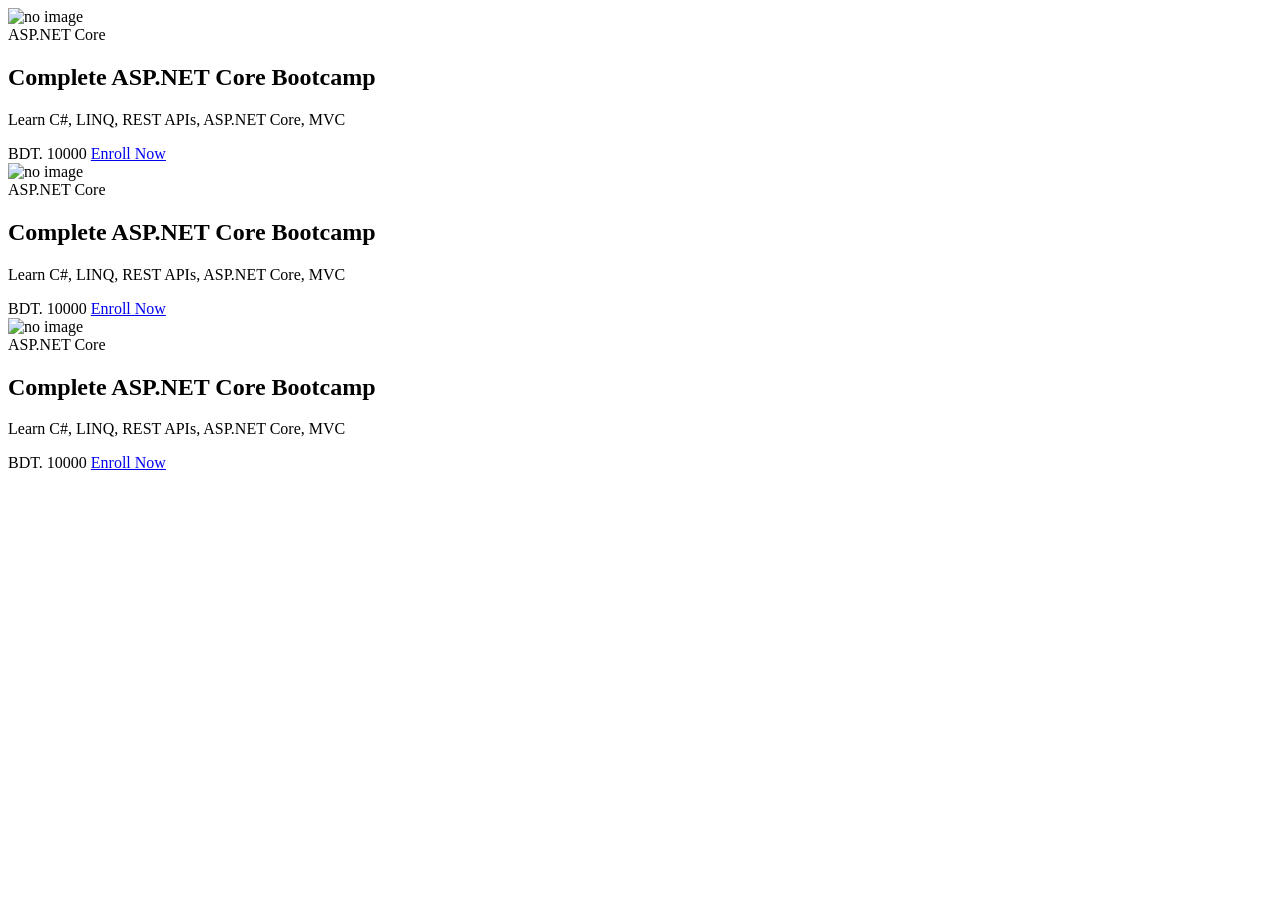
==== mid-term/assignment-05/index.html @ c10ebc92 "simplified form" ====
<!DOCTYPE html>
<html lang="en">
<head>
    <meta charset="UTF-8">
    <meta name="viewport" content="width=device-width, initial-scale=1.0">
    <title>Document</title>
</head>
<body>
    <section class="courses">
        <article class="course-card">
            <div>
                <img src="https://picsum.photos" alt="no image">
                <div class="course-content">
                    <span class="course-tag">ASP.NET Core</span>
                    <h2 class="course-title">Complete ASP.NET Core Bootcamp</h2>
                    <p class="course-description">Learn C#, LINQ, REST APIs, ASP.NET Core, MVC</p>
                    <div class="course-footer">
                        <span class="course price">BDT. 10000</span>
                        <a href="#" class="course-btn">Enroll Now</a>
                    </div>
                </div>
            </div>

        </article>

        <article class="course-card">
            <div>
                <img src="https://picsum.photos" alt="no image">
                <div class="course-content">
                    <span class="course-tag">ASP.NET Core</span>
                    <h2 class="course-title">Complete ASP.NET Core Bootcamp</h2>
                    <p class="course-description">Learn C#, LINQ, REST APIs, ASP.NET Core, MVC</p>
                    <div class="course-footer">
                        <span class="course price">BDT. 10000</span>
                        <a href="#" class="course-btn">Enroll Now</a>
                    </div>
                </div>
            </div>

        </article>

        <article class="course-card">
            <div>
                <img src="https://picsum.photos" alt="no image">
                <div class="course-content">
                    <span class="course-tag">ASP.NET Core</span>
                    <h2 class="course-title">Complete ASP.NET Core Bootcamp</h2>
                    <p class="course-description">Learn C#, LINQ, REST APIs, ASP.NET Core, MVC</p>
                    <div class="course-footer">
                        <span class="course price">BDT. 10000</span>
                        <a href="#" class="course-btn">Enroll Now</a>
                    </div>
                </div>
            </div>

        </article>

    </section>
</body>
</html>
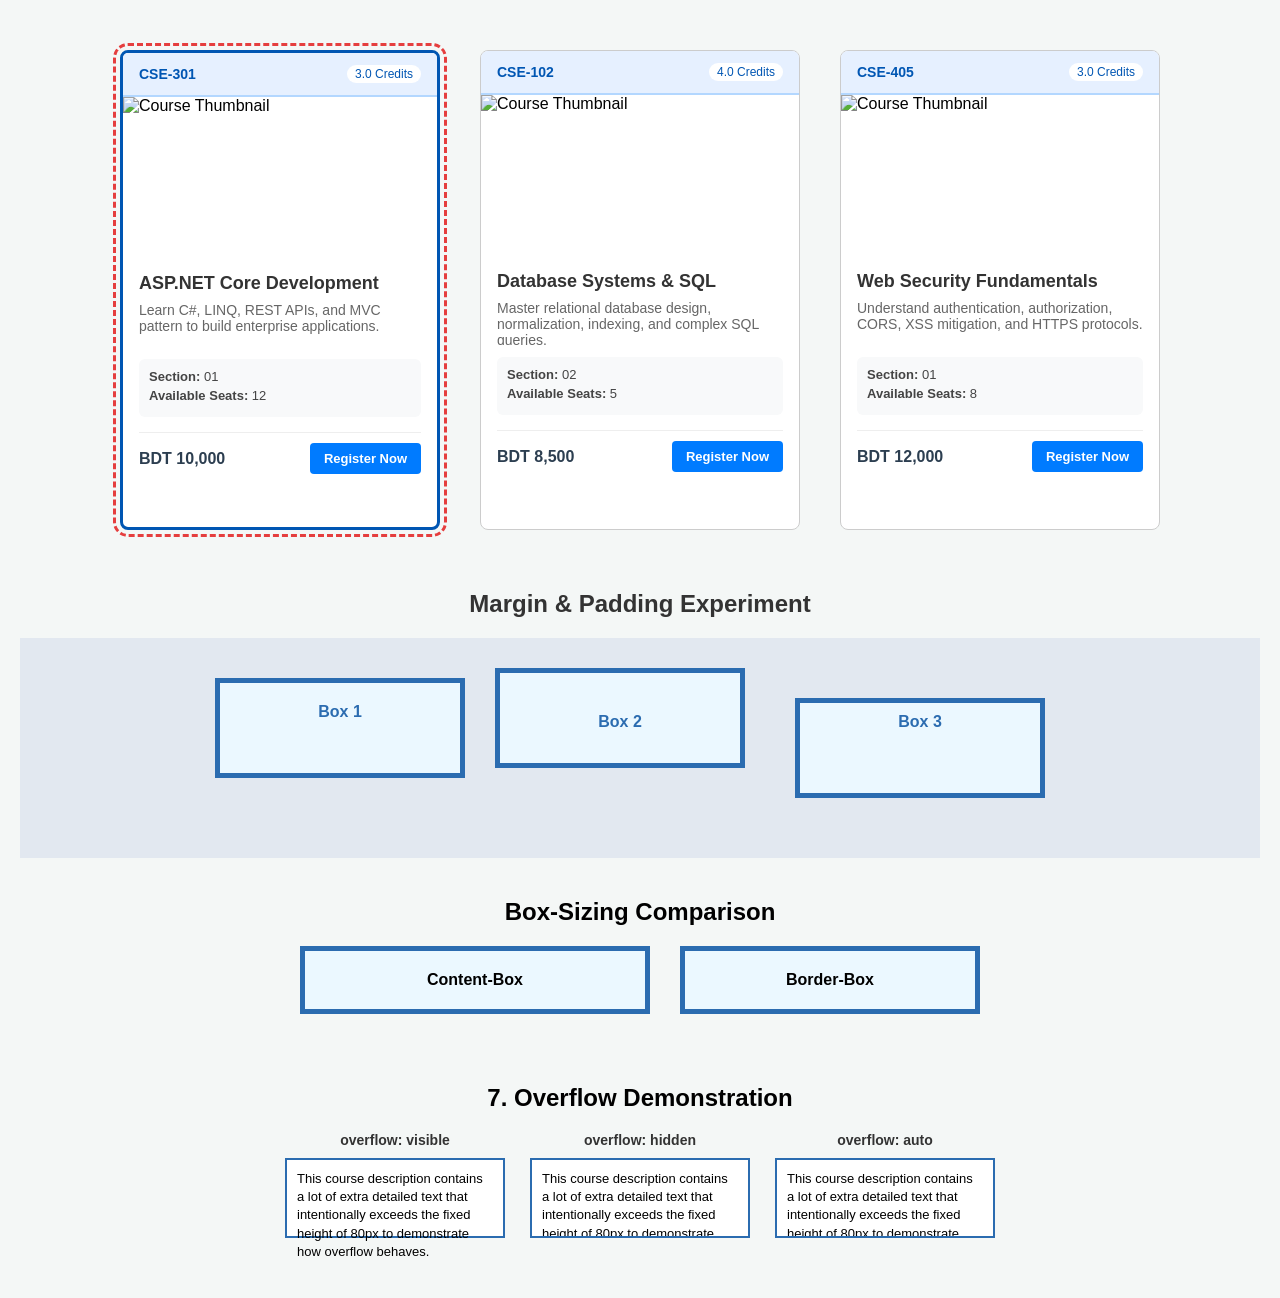
==== commit 1e03c213: "refactor: update course cards and styling for improved layout and design" ====
--- a/mid-term/assignment-05/index.html
+++ b/mid-term/assignment-05/index.html
@@ -4,57 +4,126 @@
     <meta charset="UTF-8">
     <meta name="viewport" content="width=device-width, initial-scale=1.0">
     <title>Document</title>
+    <link rel="stylesheet" href="style.css">
 </head>
 <body>
     <section class="courses">
-        <article class="course-card">
-            <div>
-                <img src="https://picsum.photos" alt="no image">
-                <div class="course-content">
-                    <span class="course-tag">ASP.NET Core</span>
-                    <h2 class="course-title">Complete ASP.NET Core Bootcamp</h2>
-                    <p class="course-description">Learn C#, LINQ, REST APIs, ASP.NET Core, MVC</p>
-                    <div class="course-footer">
-                        <span class="course price">BDT. 10000</span>
-                        <a href="#" class="course-btn">Enroll Now</a>
-                    </div>
-                </div>
+    <!-- Card 1 -->
+    <article class="course-card">
+        <div class="card-header">
+            <span class="course-code">CSE-301</span>
+            <span class="course-credits">3.0 Credits</span>
+        </div>
+        <img class="course-img" src="https://picsum.photos/300/160?random=1" alt="Course Thumbnail">
+        <div class="course-content">
+            <h2 class="course-title">ASP.NET Core Development</h2>
+            <p class="course-description">Learn C#, LINQ, REST APIs, and MVC pattern to build enterprise applications.</p>
+            
+            <div class="course-details">
+                <p><strong>Section:</strong> 01</p>
+                <p><strong>Available Seats:</strong> 12</p>
             </div>
 
-        </article>
+            <div class="course-footer">
+                <span class="course-price">BDT 10,000</span>
+                <a href="#" class="course-btn">Register Now</a>
+            </div>
+        </div>
+    </article>
 
-        <article class="course-card">
-            <div>
-                <img src="https://picsum.photos" alt="no image">
-                <div class="course-content">
-                    <span class="course-tag">ASP.NET Core</span>
-                    <h2 class="course-title">Complete ASP.NET Core Bootcamp</h2>
-                    <p class="course-description">Learn C#, LINQ, REST APIs, ASP.NET Core, MVC</p>
-                    <div class="course-footer">
-                        <span class="course price">BDT. 10000</span>
-                        <a href="#" class="course-btn">Enroll Now</a>
-                    </div>
-                </div>
+    <!-- Card 2 -->
+    <article class="course-card">
+        <div class="card-header">
+            <span class="course-code">CSE-102</span>
+            <span class="course-credits">4.0 Credits</span>
+        </div>
+        <img class="course-img" src="https://picsum.photos/300/160?random=2" alt="Course Thumbnail">
+        <div class="course-content">
+            <h2 class="course-title">Database Systems & SQL</h2>
+            <p class="course-description">Master relational database design, normalization, indexing, and complex SQL queries.</p>
+            
+            <div class="course-details">
+                <p><strong>Section:</strong> 02</p>
+                <p><strong>Available Seats:</strong> 5</p>
             </div>
 
-        </article>
+            <div class="course-footer">
+                <span class="course-price">BDT 8,500</span>
+                <a href="#" class="course-btn">Register Now</a>
+            </div>
+        </div>
+    </article>
 
-        <article class="course-card">
-            <div>
-                <img src="https://picsum.photos" alt="no image">
-                <div class="course-content">
-                    <span class="course-tag">ASP.NET Core</span>
-                    <h2 class="course-title">Complete ASP.NET Core Bootcamp</h2>
-                    <p class="course-description">Learn C#, LINQ, REST APIs, ASP.NET Core, MVC</p>
-                    <div class="course-footer">
-                        <span class="course price">BDT. 10000</span>
-                        <a href="#" class="course-btn">Enroll Now</a>
-                    </div>
-                </div>
+    <!-- Card 3 -->
+    <article class="course-card">
+        <div class="card-header">
+            <span class="course-code">CSE-405</span>
+            <span class="course-credits">3.0 Credits</span>
+        </div>
+        <img class="course-img" src="https://picsum.photos/300/160?random=3" alt="Course Thumbnail">
+        <div class="course-content">
+            <h2 class="course-title">Web Security Fundamentals</h2>
+            <p class="course-description">Understand authentication, authorization, CORS, XSS mitigation, and HTTPS protocols.</p>
+            
+            <div class="course-details">
+                <p><strong>Section:</strong> 01</p>
+                <p><strong>Available Seats:</strong> 8</p>
             </div>
 
-        </article>
+            <div class="course-footer">
+                <span class="course-price">BDT 12,000</span>
+                <a href="#" class="course-btn">Register Now</a>
+            </div>
+        </div>
+    </article>
+</section>
 
-    </section>
+<section class="experiment-container">
+    <h2>Margin & Padding Experiment</h2>
+    <div class="box-wrapper">
+        <div class="box box-1">Box 1</div>
+        <div class="box box-2">Box 2</div>
+        <div class="box box-3">Box 3</div>
+    </div>
+</section>
+
+
+<section class="box-sizing-container">
+    <h2>Box-Sizing Comparison</h2>
+    <div class="sizing-wrapper">
+        <div class="size-box content-box-demo">Content-Box</div>
+        <div class="size-box border-box-demo">Border-Box</div>
+    </div>
+</section>
+
+
+<section class="overflow-container">
+    <h2>7. Overflow Demonstration</h2>
+    <div class="overflow-wrapper">
+        <div class="overflow-card">
+            <h3>overflow: visible</h3>
+            <div class="overflow-box overflow-visible">
+                This course description contains a lot of extra detailed text that intentionally exceeds the fixed height of 80px to demonstrate how overflow behaves.
+            </div>
+        </div>
+
+        <div class="overflow-card">
+            <h3>overflow: hidden</h3>
+            <div class="overflow-box overflow-hidden">
+                This course description contains a lot of extra detailed text that intentionally exceeds the fixed height of 80px to demonstrate how overflow behaves.
+            </div>
+        </div>
+
+        <div class="overflow-card">
+            <h3>overflow: auto</h3>
+            <div class="overflow-box overflow-auto">
+                This course description contains a lot of extra detailed text that intentionally exceeds the fixed height of 80px to demonstrate how overflow behaves.
+            </div>
+        </div>
+    </div>
+</section>
+
+
+
 </body>
 </html>
--- a/mid-term/assignment-05/style.css
+++ b/mid-term/assignment-05/style.css
@@ -0,0 +1,278 @@
+* {
+    margin: 0;
+    padding: 0;
+    box-sizing: border-box; /* Criterion 4A: box-sizing */
+}
+
+body {
+    font-family: 'Gill Sans', 'Gill Sans MT', Calibri, 'Trebuchet MS', sans-serif;
+    background-color: #f4f7f6;
+    padding: 40px 20px;
+}
+
+.courses {
+    display: flex;
+    flex-wrap: wrap;
+    gap: 20px;
+    justify-content: center;
+}
+
+/* Course Card Box Model Requirements */
+.course-card {
+    width: 320px;            /* Criterion 4A: Width */
+    min-height: 480px;       /* Criterion 4A: Min-height */
+    background-color: #fff;  /* Criterion 4A: Appropriate background */
+    border: 1px solid #ccc;  /* Criterion 4A: Visible border */
+    border-radius: 8px;      /* Criterion 4A: Rounded corners */
+    margin: 10px;            /* Criterion 4A: Spacing between cards */
+    overflow: hidden;
+}
+
+/* Hover effect with Outline */
+.course-card:hover {
+    outline: 2px solid #007bff;
+    outline-offset: 2px;
+    transition: 0.3s ease;
+}
+
+/* Course Header Requirements (Criterion 4B) */
+.card-header {
+    display: flex;
+    justify-content: space-between; /* Keeps code and credit visually separated */
+    align-items: center;
+    padding: 12px 16px;             /* Header padding */
+    background-color: #e6f0ff;
+    border-bottom: 2px solid #b3d7ff;/* Bottom border separating header from content */
+}
+
+.course-code {
+    font-weight: bold;
+    color: #0056b3;
+    font-size: 14px;
+}
+
+.course-credits {
+    font-size: 12px;
+    color: #0056b3;
+    background-color: #ffffff;
+    padding: 2px 8px;
+    border-radius: 12px;
+}
+
+.course-img {
+    width: 100%;
+    height: 160px;
+    object-fit: cover;
+    display: block;
+}
+
+/* Course Content Requirements (Criterion 4C) */
+.course-content {
+    padding: 16px; /* Content Padding */
+}
+
+.course-title {
+    font-size: 18px;
+    color: #333;
+    margin-bottom: 8px; /* Margin spacing */
+}
+
+.course-description {
+    font-size: 14px;
+    color: #666;
+    height: 45px;       /* Height constraint */
+    overflow: hidden;
+    margin-bottom: 12px;/* Margin spacing */
+}
+
+.course-details {
+    background-color: #f8f9fa;
+    padding: 10px;      /* Padding spacing */
+    border-radius: 6px;
+    font-size: 13px;
+    color: #444;
+    margin-bottom: 15px;/* Margin spacing */
+}
+
+.course-details p {
+    margin-bottom: 4px;
+}
+
+.course-footer {
+    display: flex;
+    align-items: center;
+    justify-content: space-between;
+    padding-top: 10px;
+    border-top: 1px solid #eee;
+}
+
+.course-price {
+    font-weight: bold;
+    color: #2c3e50;
+}
+
+.course-btn {
+    text-decoration: none;
+    background-color: #007bff;
+    color: white;
+    padding: 8px 14px;  /* Button Padding */
+    border-radius: 4px;
+    font-size: 13px;
+    font-weight: bold;
+}
+
+.course-btn:hover {
+    background-color: #0056b3;
+}
+
+
+/* experiment container */
+.experiment-container{
+    margin-top: 50px;
+    text-align: center;
+}
+
+.experiment-container h2 {
+    margin-bottom: 20px;
+    color: #333;
+}
+
+.box-wrapper {
+    display: flex;
+    justify-content: center;
+    align-items: flex-start;
+    background-color: #e2e8f0; /* Light background to visually highlight margins */
+    padding: 20px;
+}
+
+/* Base Box requirements (Width: 250px, Height: 100px, Border: 5px) */
+.box {
+    width: 250px;
+    height: 100px;
+    border: 5px solid #2b6cb0;
+    background-color: #ebf8ff;
+    font-weight: bold;
+    color: #2b6cb0;
+}
+
+/* Box 1: Padding 20px, Margin 20px */
+.box-1 {
+    padding: 20px;
+    margin: 20px;
+}
+
+/* Box 2: Padding 40px, Margin 10px */
+.box-2 {
+    padding: 40px;
+    margin: 10px;
+}
+
+/* Box 3: Padding 10px, Margin 40px */
+.box-3 {
+    padding: 10px;
+    margin: 40px;
+}
+
+
+
+
+/* Base container for box-sizing demo */
+.box-sizing-container {
+    margin-top: 40px;
+    text-align: center;
+}
+
+.sizing-wrapper {
+    display: flex;
+    justify-content: center;
+    gap: 30px;
+    padding: 20px;
+}
+
+/* Base box setup */
+.size-box {
+    width: 300px;
+    padding: 20px;
+    border: 5px solid #2b6cb0;
+    background-color: #ebf8ff;
+    font-weight: bold;
+}
+
+/* Case 1: content-box */
+.content-box-demo {
+    box-sizing: content-box;
+}
+
+/* Case 2: border-box */
+.border-box-demo {
+    box-sizing: border-box;
+}
+
+/* Overflow Demonstration Container */
+.overflow-container {
+    margin-top: 50px;
+    text-align: center;
+}
+
+.overflow-wrapper {
+    display: flex;
+    justify-content: center;
+    gap: 25px;
+    padding: 20px;
+}
+
+.overflow-card {
+    width: 220px;
+}
+
+.overflow-card h3 {
+    font-size: 14px;
+    margin-bottom: 10px;
+    color: #333;
+}
+
+/* Fixed height box to force overflow */
+.overflow-box {
+    height: 80px;
+    width: 100%;
+    border: 2px solid #2b6cb0;
+    background-color: #ffffff;
+    padding: 10px;
+    font-size: 13px;
+    line-height: 1.4;
+    text-align: left;
+}
+
+/* 1. overflow: visible */
+.overflow-visible {
+    overflow: visible;
+}
+
+/* 2. overflow: hidden */
+.overflow-hidden {
+    overflow: hidden;
+}
+
+/* 3. overflow: auto */
+.overflow-auto {
+    overflow: auto;
+}
+
+
+
+/* Section 8: Border vs Outline styling on Card 1 */
+.courses .course-card:first-child {
+    border: 3px solid #0056b3;     /* Solid Border */
+    outline: 3px dashed #e53e3e;   /* Dashed Outline */
+    outline-offset: 4px;
+}
+
+
+/* Task 9: Debugging Task Analysis */
+.card {
+    box-sizing: border-box; /* Fix: Constrains rendered width strictly to 300px */
+    width: 300px;
+    padding: 40px;
+    border: 5px solid;
+    margin: 20px;
+}
